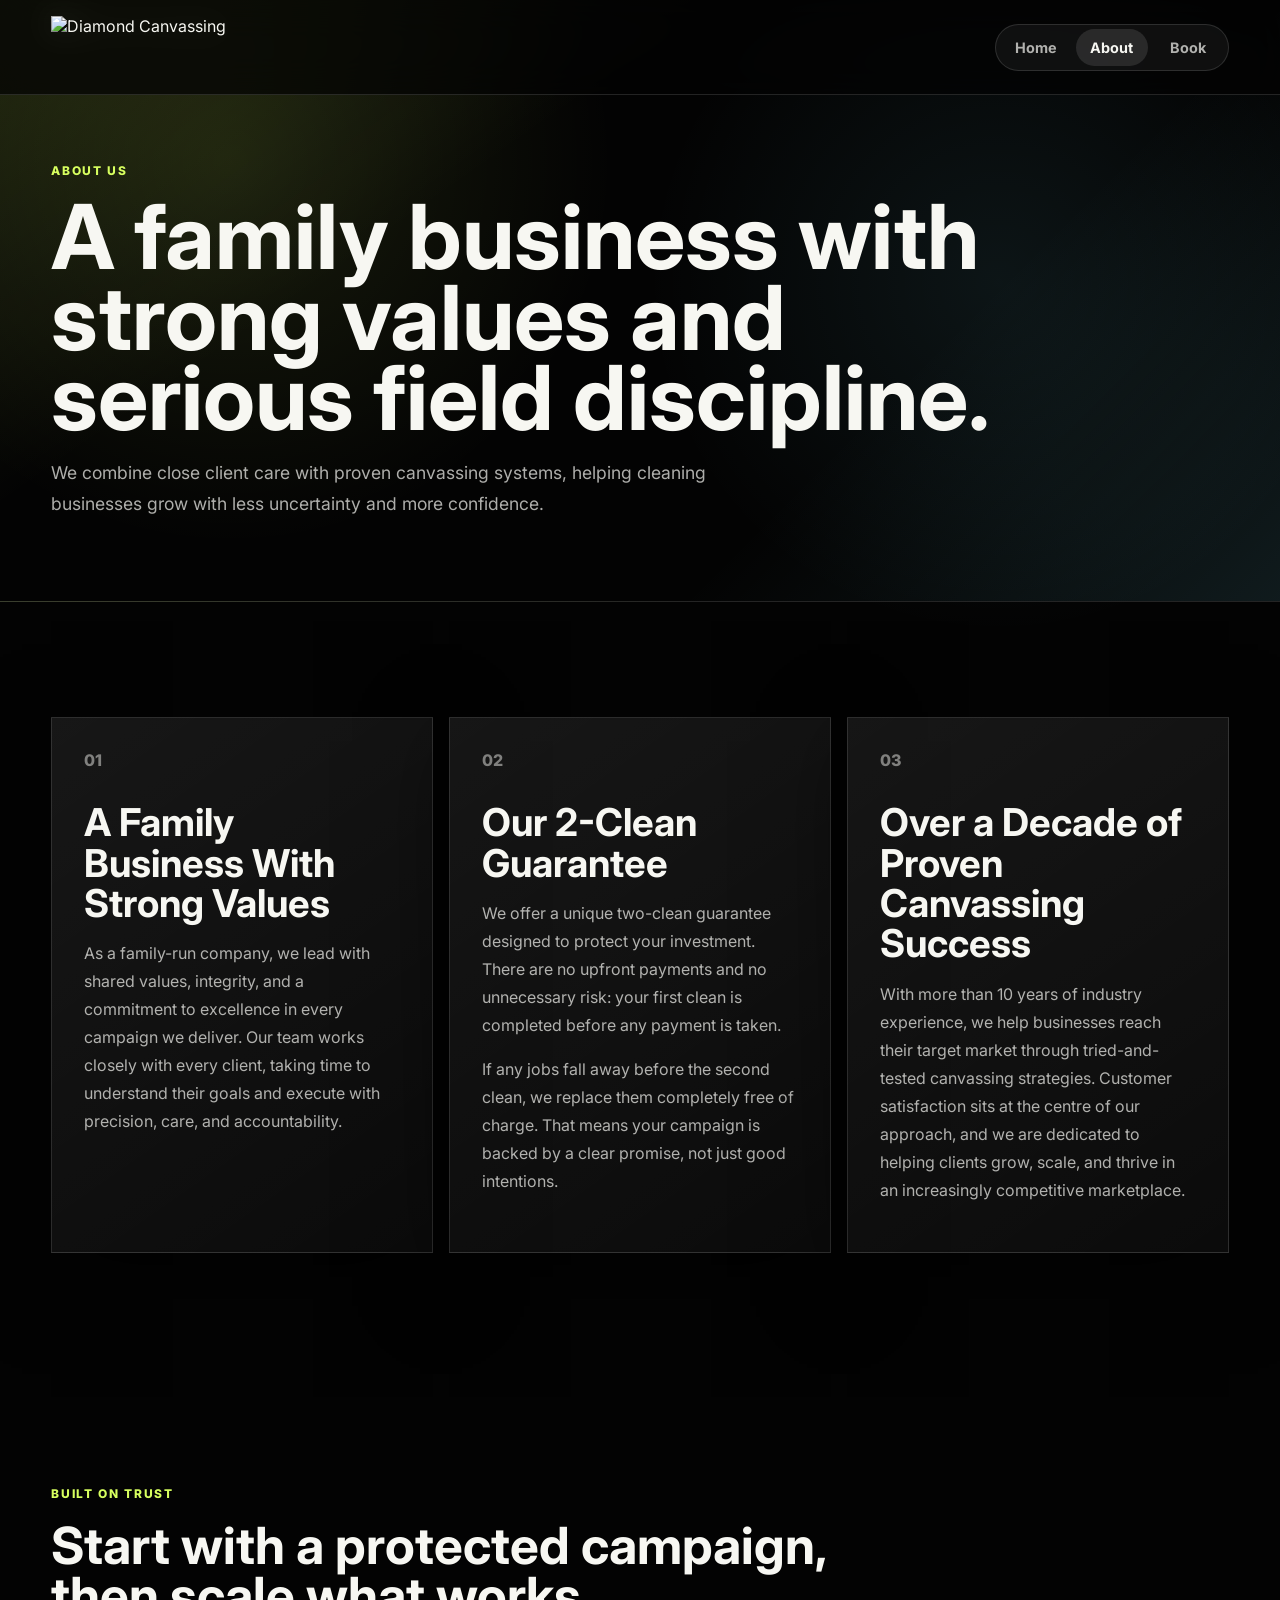
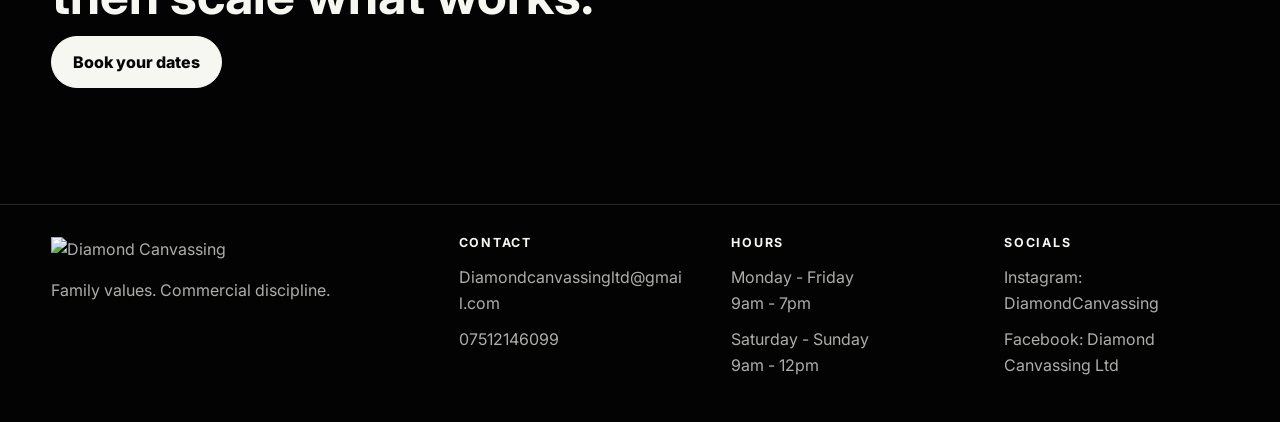
==== about.html @ 712c6662 "Add files via upload" ====
<!doctype html>
<html lang="en">
  <head>
    <meta charset="utf-8">
    <meta name="viewport" content="width=device-width, initial-scale=1">
    <title>About Us | Diamond Canvassing</title>
    <meta
      name="description"
      content="Learn about Diamond Canvassing, a family-run canvassing company with a two-clean guarantee and over a decade of proven success."
    >
    <meta name="keywords" content="about Diamond Canvassing, family run canvassing company, two clean guarantee, cleaning business growth, professional canvassing">
    <meta name="author" content="Diamond Canvassing Ltd">
    <meta name="robots" content="index, follow, max-image-preview:large">
    <meta name="theme-color" content="#030303">
    <link rel="canonical" href="https://diamondcanvassing.co.uk/about.html">
    <link rel="icon" type="image/jpeg" href="assets/favicon.jpg">
    <link rel="apple-touch-icon" href="assets/favicon.jpg">
    <link rel="manifest" href="site.webmanifest">
    <meta property="og:type" content="website">
    <meta property="og:site_name" content="Diamond Canvassing">
    <meta property="og:title" content="About Diamond Canvassing | Family-Run Canvassing Specialists">
    <meta property="og:description" content="A family-run canvassing company built on integrity, care, and more than 10 years of proven field success.">
    <meta property="og:url" content="https://diamondcanvassing.co.uk/about.html">
    <meta property="og:image" content="https://diamondcanvassing.co.uk/assets/diamond-canvassing-logo.jpg">
    <meta property="og:image:alt" content="Diamond Canvassing logo">
    <meta name="twitter:card" content="summary_large_image">
    <meta name="twitter:title" content="About Diamond Canvassing">
    <meta name="twitter:description" content="Family-run canvassing specialists with strong values, proven experience, and a two-clean guarantee.">
    <meta name="twitter:image" content="https://diamondcanvassing.co.uk/assets/diamond-canvassing-logo.jpg">
    <link rel="preconnect" href="https://fonts.googleapis.com">
    <link rel="preconnect" href="https://fonts.gstatic.com" crossorigin>
    <link href="https://fonts.googleapis.com/css2?family=Inter:wght@400;500;600;700;800&display=swap" rel="stylesheet">
    <script>document.documentElement.classList.add("js-enabled");</script>
    <link rel="stylesheet" href="styles.css">
    <script type="application/ld+json">
      {
        "@context": "https://schema.org",
        "@type": "AboutPage",
        "@id": "https://diamondcanvassing.co.uk/about.html#about",
        "url": "https://diamondcanvassing.co.uk/about.html",
        "name": "About Diamond Canvassing",
        "description": "Diamond Canvassing is a family-run canvassing company with strong values, a two-clean guarantee, and more than 10 years of proven canvassing success.",
        "isPartOf": {
          "@type": "WebSite",
          "name": "Diamond Canvassing",
          "url": "https://diamondcanvassing.co.uk/"
        },
        "about": {
          "@type": "LocalBusiness",
          "@id": "https://diamondcanvassing.co.uk/#business",
          "name": "Diamond Canvassing Ltd",
          "email": "Diamondcanvassingltd@gmail.com",
          "telephone": "+447512146099"
        }
      }
    </script>
  </head>
  <body>
    <header class="site-header">
      <a class="brand" href="index.html" aria-label="Diamond Canvassing home">
        <img class="brand-logo" src="assets/diamond-canvassing-logo.jpg" alt="Diamond Canvassing">
      </a>
      <nav class="nav" aria-label="Primary navigation">
        <a href="index.html">Home</a>
        <a class="is-active" href="about.html">About</a>
        <a href="book.html">Book</a>
      </nav>
    </header>

    <main>
      <section class="page-hero reveal">
        <p class="eyebrow">About us</p>
        <h1>A family business with strong values and serious field discipline.</h1>
        <p>
          We combine close client care with proven canvassing systems, helping cleaning businesses grow with less uncertainty and more confidence.
        </p>
      </section>

      <section class="section story-grid">
        <article class="story-panel reveal">
          <span class="feature-number">01</span>
          <h2>A Family Business With Strong Values</h2>
          <p>
            As a family-run company, we lead with shared values, integrity, and a commitment to excellence in every campaign we deliver. Our team works closely with every client, taking time to understand their goals and execute with precision, care, and accountability.
          </p>
        </article>
        <article class="story-panel reveal" data-delay="80">
          <span class="feature-number">02</span>
          <h2>Our 2-Clean Guarantee</h2>
          <p>
            We offer a unique two-clean guarantee designed to protect your investment. There are no upfront payments and no unnecessary risk: your first clean is completed before any payment is taken.
          </p>
          <p>
            If any jobs fall away before the second clean, we replace them completely free of charge. That means your campaign is backed by a clear promise, not just good intentions.
          </p>
        </article>
        <article class="story-panel reveal" data-delay="160">
          <span class="feature-number">03</span>
          <h2>Over a Decade of Proven Canvassing Success</h2>
          <p>
            With more than 10 years of industry experience, we help businesses reach their target market through tried-and-tested canvassing strategies. Customer satisfaction sits at the centre of our approach, and we are dedicated to helping clients grow, scale, and thrive in an increasingly competitive marketplace.
          </p>
        </article>
      </section>

      <section class="section cta reveal">
        <p class="eyebrow">Built on trust</p>
        <h2>Start with a protected campaign, then scale what works.</h2>
        <a class="button primary" href="book.html#booking-form">Book your dates</a>
      </section>
    </main>

    <footer class="footer">
      <div class="footer-brand">
        <a href="index.html" aria-label="Diamond Canvassing home">
          <img src="assets/diamond-canvassing-logo.jpg" alt="Diamond Canvassing">
        </a>
        <p>Family values. Commercial discipline.</p>
      </div>
      <div>
        <h2>Contact</h2>
        <a href="mailto:Diamondcanvassingltd@gmail.com">Diamondcanvassingltd@gmail.com</a>
        <a href="tel:+447512146099">07512146099</a>
      </div>
      <div>
        <h2>Hours</h2>
        <p>Monday - Friday<br>9am - 7pm</p>
        <p>Saturday - Sunday<br>9am - 12pm</p>
      </div>
      <div>
        <h2>Socials</h2>
        <a href="https://www.instagram.com/DiamondCanvassing" target="_blank" rel="noreferrer">Instagram: DiamondCanvassing</a>
        <a href="https://www.facebook.com/DiamondCanvassingLtd" target="_blank" rel="noreferrer">Facebook: Diamond Canvassing Ltd</a>
      </div>
    </footer>

    <script src="script.js"></script>
  </body>
</html>
---- styles.css ----
:root {
  color-scheme: dark;
  --bg: #030303;
  --panel: #0b0b0b;
  --panel-soft: #111;
  --line: rgba(255, 255, 255, 0.13);
  --text: #f7f7f2;
  --muted: rgba(247, 247, 242, 0.7);
  --dim: rgba(247, 247, 242, 0.48);
  --accent: #d7ff5f;
  --accent-2: #7de8ff;
  --shadow: rgba(0, 0, 0, 0.55);
  font-family: Inter, ui-sans-serif, system-ui, -apple-system, BlinkMacSystemFont, "Segoe UI", sans-serif;
}

* {
  box-sizing: border-box;
}

html {
  background: var(--bg);
  scroll-behavior: smooth;
}

body {
  min-width: 320px;
  margin: 0;
  color: var(--text);
  background:
    radial-gradient(circle at 18% 8%, rgba(215, 255, 95, 0.1), transparent 24rem),
    radial-gradient(circle at 78% 14%, rgba(125, 232, 255, 0.08), transparent 22rem),
    var(--bg);
}

body::before {
  position: fixed;
  inset: 0;
  z-index: -1;
  pointer-events: none;
  content: "";
  background-image:
    linear-gradient(rgba(255, 255, 255, 0.035) 1px, transparent 1px),
    linear-gradient(90deg, rgba(255, 255, 255, 0.035) 1px, transparent 1px);
  background-size: 68px 68px;
  mask-image: linear-gradient(to bottom, rgba(0, 0, 0, 0.8), transparent 78%);
}

a {
  color: inherit;
  text-decoration: none;
}

img {
  display: block;
  max-width: 100%;
}

.site-header {
  position: fixed;
  top: 0;
  left: 0;
  right: 0;
  z-index: 20;
  display: flex;
  align-items: center;
  justify-content: space-between;
  gap: 1rem;
  padding: 1rem clamp(1rem, 4vw, 3.5rem);
  background: rgba(3, 3, 3, 0.72);
  border-bottom: 1px solid var(--line);
  backdrop-filter: blur(18px);
}

.brand {
  display: inline-flex;
  align-items: center;
  flex: 0 0 auto;
}

.brand-logo {
  width: clamp(8.6rem, 15vw, 12.5rem);
  height: 3.9rem;
  object-fit: contain;
  object-position: left center;
  filter: drop-shadow(0 0 18px rgba(255, 255, 255, 0.16));
}

.nav {
  display: flex;
  align-items: center;
  gap: 0.25rem;
  padding: 0.25rem;
  color: var(--muted);
  background: rgba(255, 255, 255, 0.05);
  border: 1px solid var(--line);
  border-radius: 999px;
}

.nav a {
  min-width: 4.5rem;
  padding: 0.62rem 0.9rem;
  border-radius: 999px;
  text-align: center;
  font-size: 0.9rem;
  font-weight: 700;
  transition: color 180ms ease, background 180ms ease;
}

.nav a:hover,
.nav .is-active {
  color: var(--text);
  background: rgba(255, 255, 255, 0.11);
}

.hero {
  position: relative;
  display: grid;
  min-height: 92vh;
  overflow: hidden;
  padding: 9rem clamp(1rem, 4vw, 3.5rem) 3rem;
}

.hero-media,
.hero-overlay {
  position: absolute;
  inset: 0;
}

.hero-media img {
  width: 100%;
  height: 100%;
  object-fit: cover;
  opacity: 0.62;
  animation: slowZoom 18s ease-in-out infinite alternate;
}

.hero-overlay {
  background:
    linear-gradient(90deg, #030303 0%, rgba(3, 3, 3, 0.94) 28%, rgba(3, 3, 3, 0.64) 58%, rgba(3, 3, 3, 0.22) 100%),
    linear-gradient(0deg, #030303 0%, rgba(3, 3, 3, 0) 42%);
}

.hero-content {
  position: relative;
  z-index: 2;
  align-self: center;
  max-width: 780px;
}

.eyebrow {
  margin: 0 0 1rem;
  color: var(--accent);
  font-size: 0.75rem;
  font-weight: 800;
  letter-spacing: 0.14em;
  text-transform: uppercase;
}

h1,
h2,
h3,
p {
  margin-top: 0;
}

h1 {
  max-width: 12ch;
  margin-bottom: 1.2rem;
  font-size: clamp(3.4rem, 8vw, 7.6rem);
  line-height: 0.9;
  letter-spacing: 0;
}

h2 {
  margin-bottom: 1rem;
  font-size: clamp(2rem, 4vw, 4.2rem);
  line-height: 0.98;
  letter-spacing: 0;
}

h3 {
  margin-bottom: 0.7rem;
  font-size: 1.2rem;
  line-height: 1.15;
}

p {
  color: var(--muted);
  line-height: 1.75;
}

.hero-copy {
  max-width: 650px;
  margin-bottom: 2rem;
  font-size: clamp(1.05rem, 1.5vw, 1.3rem);
}

.hero-actions,
.price-card,
.footer,
.assurance,
.split {
  display: flex;
  gap: 1rem;
}

.button {
  display: inline-flex;
  align-items: center;
  justify-content: center;
  min-height: 3.25rem;
  padding: 0 1.3rem;
  border: 1px solid var(--line);
  border-radius: 999px;
  font-weight: 800;
  transition: transform 180ms ease, border-color 180ms ease, background 180ms ease;
}

.button:hover {
  transform: translateY(-2px);
}

.button.primary {
  color: #050505;
  background: var(--text);
  border-color: var(--text);
}

.button.ghost {
  color: var(--text);
  background: rgba(255, 255, 255, 0.07);
}

.hero-stats {
  position: relative;
  z-index: 2;
  align-self: end;
  display: grid;
  grid-template-columns: repeat(3, minmax(0, 1fr));
  max-width: 820px;
  margin-top: 4rem;
  border: 1px solid var(--line);
  background: rgba(8, 8, 8, 0.68);
  box-shadow: 0 24px 80px var(--shadow);
  backdrop-filter: blur(18px);
}

.hero-stats div {
  min-height: 8rem;
  padding: 1.4rem;
  border-right: 1px solid var(--line);
}

.hero-stats div:last-child {
  border-right: 0;
}

.hero-stats strong {
  display: block;
  margin-bottom: 0.5rem;
  font-size: clamp(2rem, 4vw, 4rem);
  line-height: 1;
}

.hero-stats span {
  color: var(--muted);
  font-weight: 700;
}

.section {
  padding: clamp(4rem, 9vw, 8rem) clamp(1rem, 4vw, 3.5rem);
}

.split {
  align-items: flex-start;
  justify-content: space-between;
}

.section-copy {
  position: sticky;
  top: 7rem;
  max-width: 520px;
}

.feature-grid,
.story-grid,
.pricing-grid,
.contact-section {
  display: grid;
  gap: 1rem;
}

.feature-grid {
  width: min(100%, 720px);
}

.feature-card,
.story-panel,
.price-card,
.assurance,
.contact-form {
  border: 1px solid var(--line);
  background: linear-gradient(145deg, rgba(255, 255, 255, 0.08), rgba(255, 255, 255, 0.03));
  box-shadow: 0 24px 80px var(--shadow);
}

.feature-card,
.story-panel {
  padding: clamp(1.25rem, 3vw, 2rem);
  min-height: 13rem;
  transition: transform 220ms ease, border-color 220ms ease;
}

.story-panel h2,
.price-card h2,
.assurance h2 {
  font-size: clamp(1.75rem, 3vw, 2.8rem);
  line-height: 1.05;
}

.feature-card:hover,
.story-panel:hover,
.price-card:hover {
  transform: translateY(-4px);
  border-color: rgba(215, 255, 95, 0.38);
}

.feature-number {
  display: block;
  margin-bottom: 2rem;
  color: var(--dim);
  font-weight: 800;
}

.band {
  padding-block: 2rem;
  overflow: hidden;
  border-block: 1px solid var(--line);
  background: #070707;
}

.marquee {
  display: flex;
  width: max-content;
  gap: 2rem;
  animation: marquee 22s linear infinite;
}

.marquee span {
  color: transparent;
  -webkit-text-stroke: 1px rgba(247, 247, 242, 0.55);
  font-size: clamp(2.6rem, 8vw, 7rem);
  font-weight: 800;
  line-height: 1;
}

.cta {
  max-width: 1000px;
}

.cta h2 {
  max-width: 800px;
}

.page-hero {
  padding: 10rem clamp(1rem, 4vw, 3.5rem) 4rem;
  border-bottom: 1px solid var(--line);
  background:
    linear-gradient(145deg, rgba(215, 255, 95, 0.12), transparent 34%),
    linear-gradient(315deg, rgba(125, 232, 255, 0.1), transparent 32%);
}

.page-hero h1 {
  max-width: 980px;
  font-size: clamp(3rem, 7vw, 6.8rem);
}

.page-hero p:not(.eyebrow) {
  max-width: 720px;
  font-size: 1.1rem;
}

.story-grid {
  grid-template-columns: repeat(3, minmax(0, 1fr));
}

.story-panel {
  min-height: 32rem;
}

.pricing-grid {
  grid-template-columns: repeat(2, minmax(0, 1fr));
}

.price-card {
  min-height: 28rem;
  flex-direction: column;
  justify-content: space-between;
  padding: clamp(1.4rem, 3vw, 2.5rem);
  transition: transform 220ms ease, border-color 220ms ease;
}

.price-card.featured {
  background:
    linear-gradient(145deg, rgba(215, 255, 95, 0.17), rgba(255, 255, 255, 0.04)),
    var(--panel-soft);
}

.price {
  margin: 2rem 0 0;
  color: var(--text);
  font-size: clamp(3rem, 7vw, 6rem);
  font-weight: 800;
  line-height: 1;
}

.assurance {
  align-items: flex-start;
  justify-content: space-between;
  padding: clamp(1.4rem, 3vw, 2.5rem);
}

.assurance div,
.assurance p {
  flex: 1;
}

.contact-section {
  grid-template-columns: minmax(18rem, 0.8fr) minmax(0, 1.2fr);
  align-items: start;
}

.contact-form {
  display: grid;
  gap: 1rem;
  padding: clamp(1.25rem, 3vw, 2rem);
}

.form-grid {
  display: grid;
  grid-template-columns: repeat(2, minmax(0, 1fr));
  gap: 1rem;
}

.contact-form label {
  display: grid;
  gap: 0.55rem;
}

.contact-form span {
  color: var(--muted);
  font-size: 0.82rem;
  font-weight: 800;
}

.contact-form input,
.contact-form select,
.contact-form textarea {
  width: 100%;
  min-height: 3.2rem;
  padding: 0.9rem 1rem;
  color: var(--text);
  background: rgba(0, 0, 0, 0.35);
  border: 1px solid var(--line);
  border-radius: 0;
  font: inherit;
}

.contact-form textarea {
  resize: vertical;
}

.contact-form input:focus,
.contact-form select:focus,
.contact-form textarea:focus {
  outline: 2px solid rgba(215, 255, 95, 0.6);
  outline-offset: 2px;
}

.form-note {
  min-height: 1.5rem;
  margin: 0;
  color: var(--accent);
}

.footer {
  display: grid;
  grid-template-columns: minmax(16rem, 1.6fr) repeat(3, minmax(0, 1fr));
  gap: clamp(1.5rem, 4vw, 3rem);
  padding: 2rem clamp(1rem, 4vw, 3.5rem);
  border-top: 1px solid var(--line);
}

.footer h2 {
  margin-bottom: 1rem;
  color: var(--text);
  font-size: 0.78rem;
  line-height: 1;
  letter-spacing: 0.14em;
  text-transform: uppercase;
}

.footer p,
.footer a {
  display: block;
  margin: 0 0 0.7rem;
  color: var(--muted);
  line-height: 1.6;
}

.footer a {
  overflow-wrap: anywhere;
  transition: color 180ms ease;
}

.footer a:hover {
  color: var(--text);
}

.footer-brand img {
  width: min(100%, 15rem);
  height: auto;
  margin-bottom: 1rem;
}

.reveal {
  opacity: 1;
  transform: none;
}

.js-enabled .reveal {
  opacity: 0;
  transform: translateY(28px);
  transition: opacity 700ms ease, transform 700ms ease;
  transition-delay: var(--delay, 0ms);
}

.js-enabled .reveal.is-visible {
  opacity: 1;
  transform: translateY(0);
}

@keyframes slowZoom {
  from {
    transform: scale(1);
  }
  to {
    transform: scale(1.07);
  }
}

@keyframes marquee {
  from {
    transform: translateX(0);
  }
  to {
    transform: translateX(-50%);
  }
}

@media (prefers-reduced-motion: reduce) {
  *,
  *::before,
  *::after {
    animation-duration: 1ms !important;
    scroll-behavior: auto !important;
    transition-duration: 1ms !important;
  }

  .reveal {
    opacity: 1;
    transform: none;
  }
}

@media (max-width: 900px) {
  .site-header {
    align-items: flex-start;
    flex-direction: column;
  }

  .brand-logo {
    height: 3.25rem;
  }

  .nav {
    width: 100%;
  }

  .nav a {
    flex: 1;
    min-width: 0;
  }

  .hero {
    min-height: 100vh;
    padding-top: 11rem;
  }

  .hero-overlay {
    background:
      linear-gradient(90deg, #030303 0%, rgba(3, 3, 3, 0.9) 60%, rgba(3, 3, 3, 0.55) 100%),
      linear-gradient(0deg, #030303 0%, rgba(3, 3, 3, 0) 48%);
  }

  .split,
  .assurance {
    flex-direction: column;
  }

  .section-copy {
    position: static;
  }

  .story-grid,
  .pricing-grid,
  .contact-section,
  .footer {
    grid-template-columns: 1fr;
  }

  .story-panel,
  .price-card {
    min-height: auto;
  }
}

@media (max-width: 640px) {
  .hero-actions,
  .footer {
    flex-direction: column;
  }

  .hero-stats {
    grid-template-columns: 1fr;
  }

  .hero-stats div {
    min-height: 6.5rem;
    border-right: 0;
    border-bottom: 1px solid var(--line);
  }

  .hero-stats div:last-child {
    border-bottom: 0;
  }

  h1 {
    font-size: clamp(2.8rem, 16vw, 4.6rem);
  }

  .button {
    width: 100%;
  }

  .form-grid {
    grid-template-columns: 1fr;
  }
}
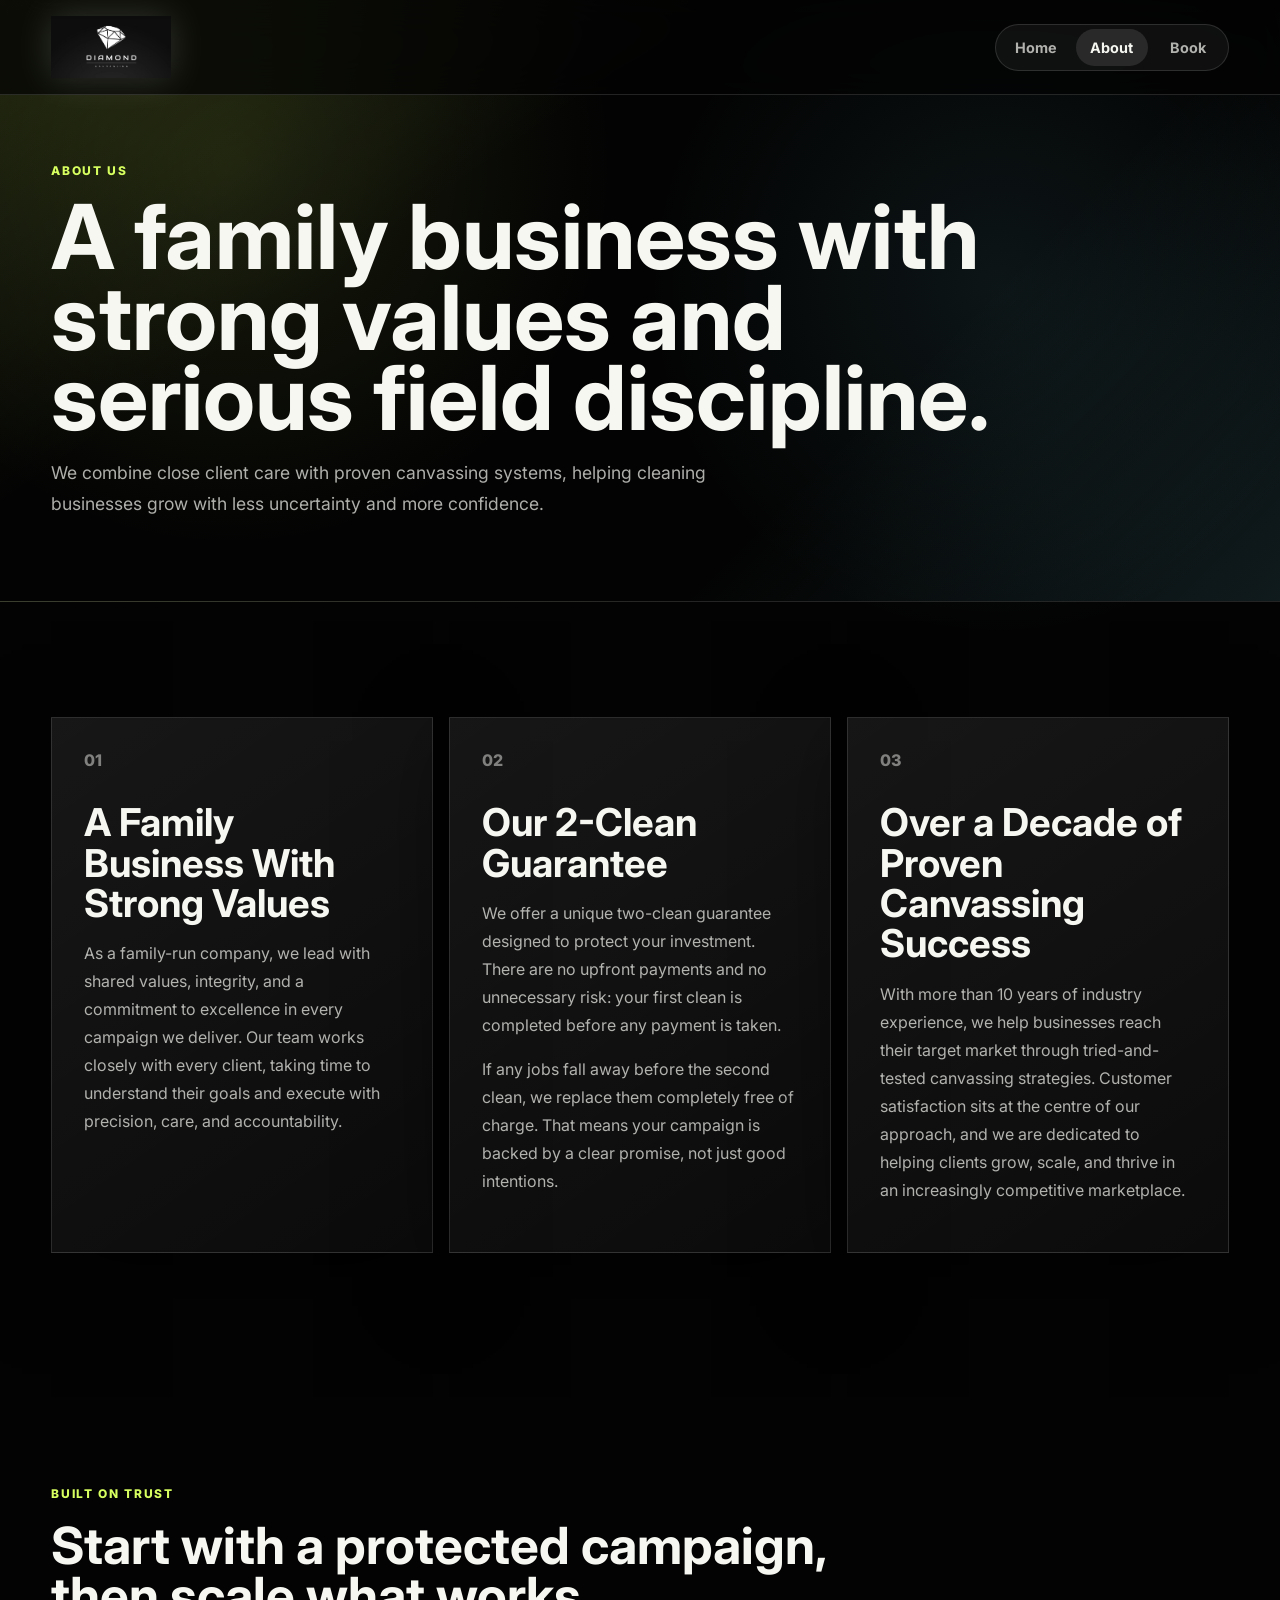
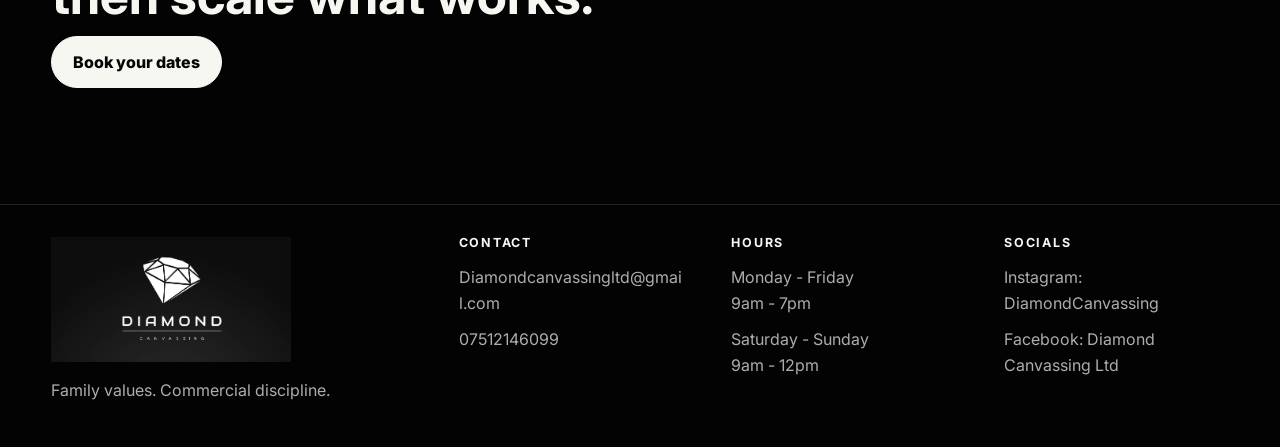
==== commit 20310415: "Fix deployed image paths" ====
--- a/about.html
+++ b/about.html
@@ -13,20 +13,20 @@
     <meta name="robots" content="index, follow, max-image-preview:large">
     <meta name="theme-color" content="#030303">
     <link rel="canonical" href="https://diamondcanvassing.co.uk/about.html">
-    <link rel="icon" type="image/jpeg" href="assets/favicon.jpg">
-    <link rel="apple-touch-icon" href="assets/favicon.jpg">
+    <link rel="icon" type="image/jpeg" href="favicon.jpg">
+    <link rel="apple-touch-icon" href="favicon.jpg">
     <link rel="manifest" href="site.webmanifest">
     <meta property="og:type" content="website">
     <meta property="og:site_name" content="Diamond Canvassing">
     <meta property="og:title" content="About Diamond Canvassing | Family-Run Canvassing Specialists">
     <meta property="og:description" content="A family-run canvassing company built on integrity, care, and more than 10 years of proven field success.">
     <meta property="og:url" content="https://diamondcanvassing.co.uk/about.html">
-    <meta property="og:image" content="https://diamondcanvassing.co.uk/assets/diamond-canvassing-logo.jpg">
+    <meta property="og:image" content="https://diamondcanvassing.co.uk/diamond-canvassing-logo.jpg">
     <meta property="og:image:alt" content="Diamond Canvassing logo">
     <meta name="twitter:card" content="summary_large_image">
     <meta name="twitter:title" content="About Diamond Canvassing">
     <meta name="twitter:description" content="Family-run canvassing specialists with strong values, proven experience, and a two-clean guarantee.">
-    <meta name="twitter:image" content="https://diamondcanvassing.co.uk/assets/diamond-canvassing-logo.jpg">
+    <meta name="twitter:image" content="https://diamondcanvassing.co.uk/diamond-canvassing-logo.jpg">
     <link rel="preconnect" href="https://fonts.googleapis.com">
     <link rel="preconnect" href="https://fonts.gstatic.com" crossorigin>
     <link href="https://fonts.googleapis.com/css2?family=Inter:wght@400;500;600;700;800&display=swap" rel="stylesheet">
@@ -58,7 +58,7 @@
   <body>
     <header class="site-header">
       <a class="brand" href="index.html" aria-label="Diamond Canvassing home">
-        <img class="brand-logo" src="assets/diamond-canvassing-logo.jpg" alt="Diamond Canvassing">
+        <img class="brand-logo" src="diamond-canvassing-logo.jpg" alt="Diamond Canvassing">
       </a>
       <nav class="nav" aria-label="Primary navigation">
         <a href="index.html">Home</a>
@@ -113,7 +113,7 @@
     <footer class="footer">
       <div class="footer-brand">
         <a href="index.html" aria-label="Diamond Canvassing home">
-          <img src="assets/diamond-canvassing-logo.jpg" alt="Diamond Canvassing">
+          <img src="diamond-canvassing-logo.jpg" alt="Diamond Canvassing">
         </a>
         <p>Family values. Commercial discipline.</p>
       </div>
